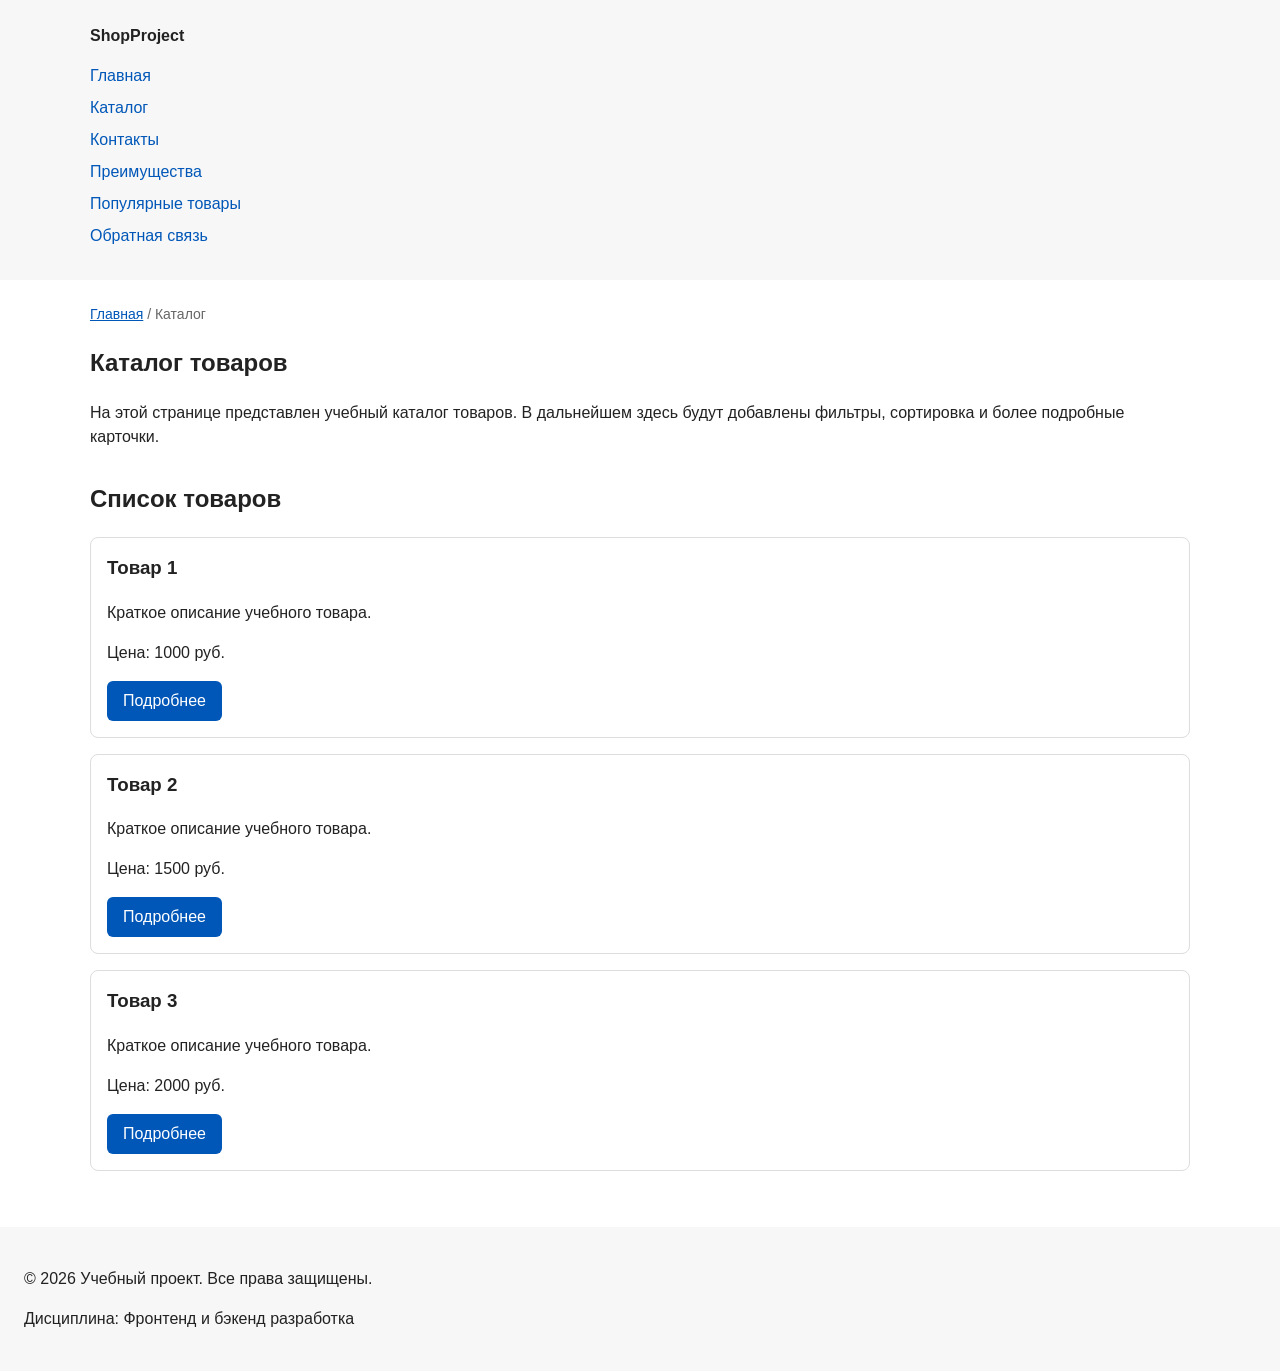
==== catalog.html @ 7206bb5d "Добавлены страницы и навигация" ====
<!DOCTYPE html>
<html lang="ru">
<head>
  <meta charset="UTF-8">
  <meta name="viewport" content="width=device-width, initial-scale=1.0">
  <meta name="description" content="Каталог товаров учебного интернет-магазина.">
  <title>Каталог товаров — Учебный интернет-магазин</title>
  <link rel="stylesheet" href="css/style.css">
</head>
<body>

  <header>
    <div class="site-header">
      <a class="site-logo" href="index.html">ShopProject</a>

      <nav class="site-nav" aria-label="Основная навигация">
        <ul class="site-nav__list">
          <li><a href="index.html">Главная</a></li>
          <li><a href="catalog.html">Каталог</a></li>
          <li><a href="contacts.html">Контакты</a></li>
          <li><a href="index.html#advantages">Преимущества</a></li>
          <li><a href="index.html#popular">Популярные товары</a></li>
          <li><a href="index.html#contacts">Обратная связь</a></li>
        </ul>
      </nav>
    </div>
  </header>

  <main>
    <nav class="breadcrumbs" aria-label="Хлебные крошки">
      <a href="index.html">Главная</a>
      <span>Каталог</span>
    </nav>

    <section class="section">
      <h1>Каталог товаров</h1>
      <p>
        На этой странице представлен учебный каталог товаров.
        В дальнейшем здесь будут добавлены фильтры, сортировка и более
        подробные карточки.
      </p>
    </section>

    <section class="section">
      <h2>Список товаров</h2>

      <article class="product-card">
        <h3>Товар 1</h3>
        <p>Краткое описание учебного товара.</p>
        <p>Цена: 1000 руб.</p>
        <a class="button" href="index.html#popular">Подробнее</a>
      </article>

      <article class="product-card">
        <h3>Товар 2</h3>
        <p>Краткое описание учебного товара.</p>
        <p>Цена: 1500 руб.</p>
        <a class="button" href="index.html#popular">Подробнее</a>
      </article>

      <article class="product-card">
        <h3>Товар 3</h3>
        <p>Краткое описание учебного товара.</p>
        <p>Цена: 2000 руб.</p>
        <a class="button" href="index.html#popular">Подробнее</a>
      </article>
    </section>
  </main>

  <footer>
    <p>&copy; 2026 Учебный проект. Все права защищены.</p>
    <p>Дисциплина: Фронтенд и бэкенд разработка</p>
  </footer>

</body>
</html>
---- css/style.css ----
/* ===============================
   1. Переменные проекта
   =============================== */

:root {
  /* Основные цвета проекта */
  --color-bg: #ffffff;
  --color-text: #222222;
  --color-muted: #666666;
  --color-primary: #0057b8;
  --color-primary-dark: #003f86;
  --color-border: #dddddd;
  --color-surface: #f7f7f7;
  --color-surface-accent: #eef5ff;
  --color-danger: #b00020;
  --color-success: #168a2f;
  --color-success-bg: #eefaf0;
  --color-white: #ffffff;

  /* Отступы */
  --space-xs: 4px;
  --space-sm: 8px;
  --space-md: 16px;
  --space-lg: 24px;
  --space-xl: 32px;

  /* Скругления */
  --radius-sm: 6px;
  --radius-md: 8px;
  --radius-lg: 12px;

  /* Размеры */
  --container-width: 1100px;
}

/* ===============================
   2. Базовые стили
   =============================== */

* {
  box-sizing: border-box;
}

html {
  scroll-behavior: smooth;
}

body {
  margin: 0;
  font-family: Arial, sans-serif;
  line-height: 1.5;
  color: var(--color-text);
  background-color: var(--color-bg);
}

header,
main,
footer {
  padding: var(--space-lg);
}

header,
footer {
  background-color: var(--color-surface);
}

/* ===============================
   3. Общие элементы интерфейса
   =============================== */

a {
  color: var(--color-primary);
}

a:hover {
  color: var(--color-primary-dark);
}

a:focus-visible {
  outline: 2px solid var(--color-primary);
  outline-offset: 3px;
}

:target {
  outline: 2px dashed var(--color-primary);
  outline-offset: 4px;
}

.button {
  display: inline-block;
  padding: var(--space-sm) var(--space-md);
  color: var(--color-white);
  background-color: var(--color-primary);
  text-decoration: none;
  border: none;
  border-radius: var(--radius-sm);
  cursor: pointer;
  font: inherit;
}

.button:hover {
  color: var(--color-white);
  background-color: var(--color-primary-dark);
}

.button:focus-visible {
  outline: 2px solid var(--color-primary);
  outline-offset: 3px;
}

.button:disabled {
  opacity: 0.6;
  cursor: not-allowed;
}

/* ===============================
   4. Компоненты страницы
   =============================== */

.site-header {
  max-width: var(--container-width);
  margin: 0 auto;
}

.site-logo {
  font-weight: bold;
  color: var(--color-text);
  text-decoration: none;
}

.site-nav__list {
  padding: 0;
  margin: var(--space-md) 0 0;
  list-style: none;
}

.site-nav__list li {
  margin-bottom: var(--space-sm);
}

.site-nav__list a {
  color: var(--color-primary);
  text-decoration: none;
}

.site-nav__list a:hover {
  color: var(--color-primary-dark);
  text-decoration: underline;
}

.breadcrumbs {
  max-width: var(--container-width);
  margin: 0 auto var(--space-md);
  font-size: 14px;
  color: var(--color-muted);
}

.breadcrumbs a {
  color: var(--color-primary);
}

.breadcrumbs span::before {
  content: " / ";
  color: var(--color-muted);
}

.hero {
  max-width: var(--container-width);
  margin: 0 auto var(--space-xl);
  padding: var(--space-xl) var(--space-lg);
  background-color: var(--color-surface-accent);
  border-radius: var(--radius-lg);
}

.section {
  max-width: var(--container-width);
  margin: 0 auto var(--space-xl);
}

.section h2 {
  margin-top: 0;
}

.product-card {
  margin-bottom: var(--space-md);
  padding: var(--space-md);
  border: 1px solid var(--color-border);
  border-radius: var(--radius-md);
  background-color: var(--color-bg);
}

.product-card:hover {
  border-color: var(--color-primary);
}

.product-card h3 {
  margin-top: 0;
}

.aside-info {
  max-width: var(--container-width);
  margin: 0 auto var(--space-xl);
  padding: var(--space-md);
  border-left: 4px solid var(--color-primary);
  background-color: var(--color-surface);
}

/* ===============================
   5. Форма и модальное окно
   =============================== */

.order-dialog {
  width: min(100% - 32px, 560px);
  padding: var(--space-lg);
  border: none;
  border-radius: var(--radius-lg);
}

.order-dialog::backdrop {
  background-color: rgba(0, 0, 0, 0.5);
}

.form-field {
  margin-bottom: var(--space-md);
}

.form-field label {
  display: block;
  margin-bottom: var(--space-xs);
}

.form-field input,
.form-field select,
.form-field textarea {
  width: 100%;
  padding: 10px 12px;
  border: 1px solid var(--color-border);
  border-radius: var(--radius-sm);
  font: inherit;
}

.form-field input[type="checkbox"] {
  width: auto;
}

.form-field small {
  display: block;
  margin-top: var(--space-xs);
  color: var(--color-muted);
}

.form-field input:hover,
.form-field select:hover,
.form-field textarea:hover {
  border-color: var(--color-primary);
}

.form-field input:focus-visible,
.form-field select:focus-visible,
.form-field textarea:focus-visible,
.form-actions button:focus-visible {
  outline: 2px solid var(--color-primary);
  outline-offset: 3px;
}

[aria-invalid="true"] {
  border-color: var(--color-danger);
}

.form-actions {
  display: flex;
  gap: var(--space-md);
  margin-top: var(--space-lg);
}

.success-message {
  max-width: var(--container-width);
  margin: var(--space-lg) auto;
  padding: var(--space-md);
  border-left: 4px solid var(--color-success);
  background-color: var(--color-success-bg);
}
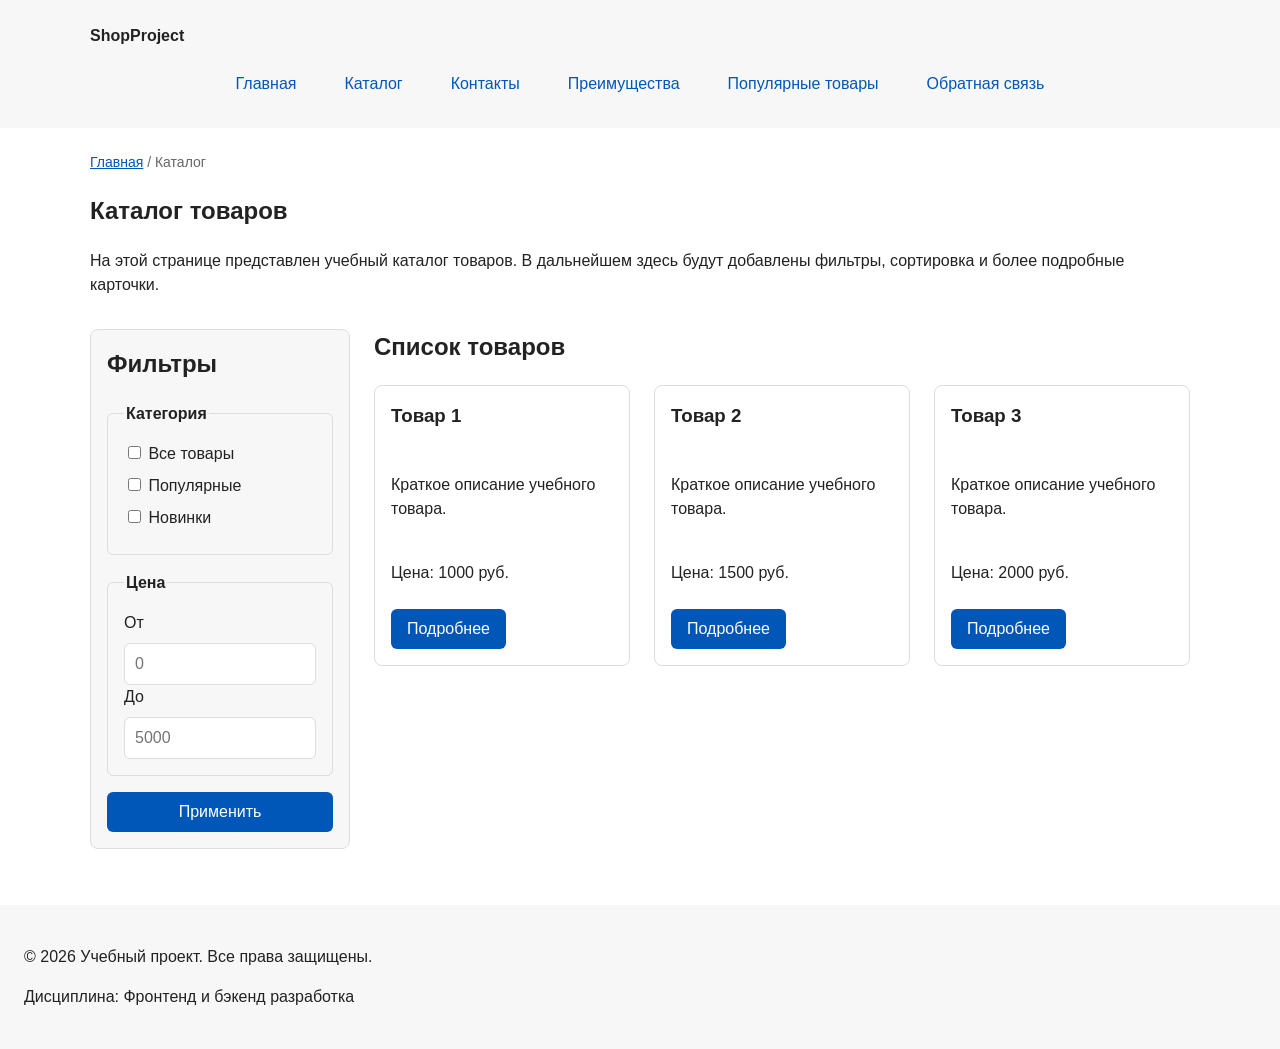
==== commit e962c7b8: "Добавлены Flexbox и Grid" ====
--- a/catalog.html
+++ b/catalog.html
@@ -41,29 +41,65 @@
       </p>
     </section>
 
-    <section class="section">
-      <h2>Список товаров</h2>
+    <section class="catalog-layout">
+      <aside class="catalog-filters">
+        <h2>Фильтры</h2>
 
-      <article class="product-card">
-        <h3>Товар 1</h3>
-        <p>Краткое описание учебного товара.</p>
-        <p>Цена: 1000 руб.</p>
-        <a class="button" href="index.html#popular">Подробнее</a>
-      </article>
+        <form class="filters-form" action="#" method="get">
+          <fieldset>
+            <legend>Категория</legend>
+            <label>
+              <input type="checkbox" name="category" value="all">
+              Все товары
+            </label>
+            <label>
+              <input type="checkbox" name="category" value="popular">
+              Популярные
+            </label>
+            <label>
+              <input type="checkbox" name="category" value="new">
+              Новинки
+            </label>
+          </fieldset>
 
-      <article class="product-card">
-        <h3>Товар 2</h3>
-        <p>Краткое описание учебного товара.</p>
-        <p>Цена: 1500 руб.</p>
-        <a class="button" href="index.html#popular">Подробнее</a>
-      </article>
+          <fieldset>
+            <legend>Цена</legend>
+            <label for="price-from">От</label>
+            <input id="price-from" name="price-from" type="number" min="0" placeholder="0">
+            <label for="price-to">До</label>
+            <input id="price-to" name="price-to" type="number" min="0" placeholder="5000">
+          </fieldset>
 
-      <article class="product-card">
-        <h3>Товар 3</h3>
-        <p>Краткое описание учебного товара.</p>
-        <p>Цена: 2000 руб.</p>
-        <a class="button" href="index.html#popular">Подробнее</a>
-      </article>
+          <button class="button" type="submit">Применить</button>
+        </form>
+      </aside>
+
+      <section class="catalog-products">
+        <h2>Список товаров</h2>
+
+        <div class="products-grid">
+          <article class="product-card">
+            <h3>Товар 1</h3>
+            <p>Краткое описание учебного товара.</p>
+            <p>Цена: 1000 руб.</p>
+            <a class="button" href="index.html#popular">Подробнее</a>
+          </article>
+
+          <article class="product-card">
+            <h3>Товар 2</h3>
+            <p>Краткое описание учебного товара.</p>
+            <p>Цена: 1500 руб.</p>
+            <a class="button" href="index.html#popular">Подробнее</a>
+          </article>
+
+          <article class="product-card">
+            <h3>Товар 3</h3>
+            <p>Краткое описание учебного товара.</p>
+            <p>Цена: 2000 руб.</p>
+            <a class="button" href="index.html#popular">Подробнее</a>
+          </article>
+        </div>
+      </section>
     </section>
   </main>
 
--- a/css/style.css
+++ b/css/style.css
@@ -129,23 +129,27 @@
 }
 
 .site-nav__list {
+  display: flex;
+  flex-wrap: wrap;
+  justify-content: center;
+  align-items: center;
+  gap: var(--space-md);
   padding: 0;
   margin: var(--space-md) 0 0;
   list-style: none;
 }
 
-.site-nav__list li {
-  margin-bottom: var(--space-sm);
-}
-
 .site-nav__list a {
+  display: inline-block;
+  padding: var(--space-sm) var(--space-md);
   color: var(--color-primary);
   text-decoration: none;
+  border-radius: var(--radius-sm);
 }
 
 .site-nav__list a:hover {
-  color: var(--color-primary-dark);
-  text-decoration: underline;
+  color: var(--color-white);
+  background-color: var(--color-primary);
 }
 
 .breadcrumbs {
@@ -181,8 +185,17 @@
   margin-top: 0;
 }
 
+.products-grid {
+  display: grid;
+  grid-template-columns: repeat(3, 1fr);
+  gap: var(--space-lg);
+}
+
 .product-card {
-  margin-bottom: var(--space-md);
+  display: flex;
+  flex-direction: column;
+  gap: var(--space-sm);
+  margin-bottom: 0;
   padding: var(--space-md);
   border: 1px solid var(--color-border);
   border-radius: var(--radius-md);
@@ -195,6 +208,66 @@
 
 .product-card h3 {
   margin-top: 0;
+}
+
+.product-card .button {
+  margin-top: auto;
+  align-self: flex-start;
+}
+
+.catalog-layout {
+  max-width: var(--container-width);
+  margin: 0 auto var(--space-xl);
+  display: grid;
+  grid-template-columns: 260px 1fr;
+  grid-template-areas: "filters products";
+  gap: var(--space-lg);
+}
+
+.catalog-filters {
+  grid-area: filters;
+  padding: var(--space-md);
+  border: 1px solid var(--color-border);
+  border-radius: var(--radius-md);
+  background-color: var(--color-surface);
+}
+
+.catalog-products {
+  grid-area: products;
+}
+
+.catalog-filters h2,
+.catalog-products h2 {
+  margin-top: 0;
+}
+
+.filters-form {
+  display: grid;
+  gap: var(--space-md);
+}
+
+.filters-form fieldset {
+  margin: 0;
+  padding: var(--space-md);
+  border: 1px solid var(--color-border);
+  border-radius: var(--radius-sm);
+}
+
+.filters-form legend {
+  font-weight: 700;
+}
+
+.filters-form label {
+  display: block;
+  margin-bottom: var(--space-sm);
+}
+
+.filters-form input[type="number"] {
+  width: 100%;
+  padding: 8px 10px;
+  border: 1px solid var(--color-border);
+  border-radius: var(--radius-sm);
+  font: inherit;
 }
 
 .aside-info {
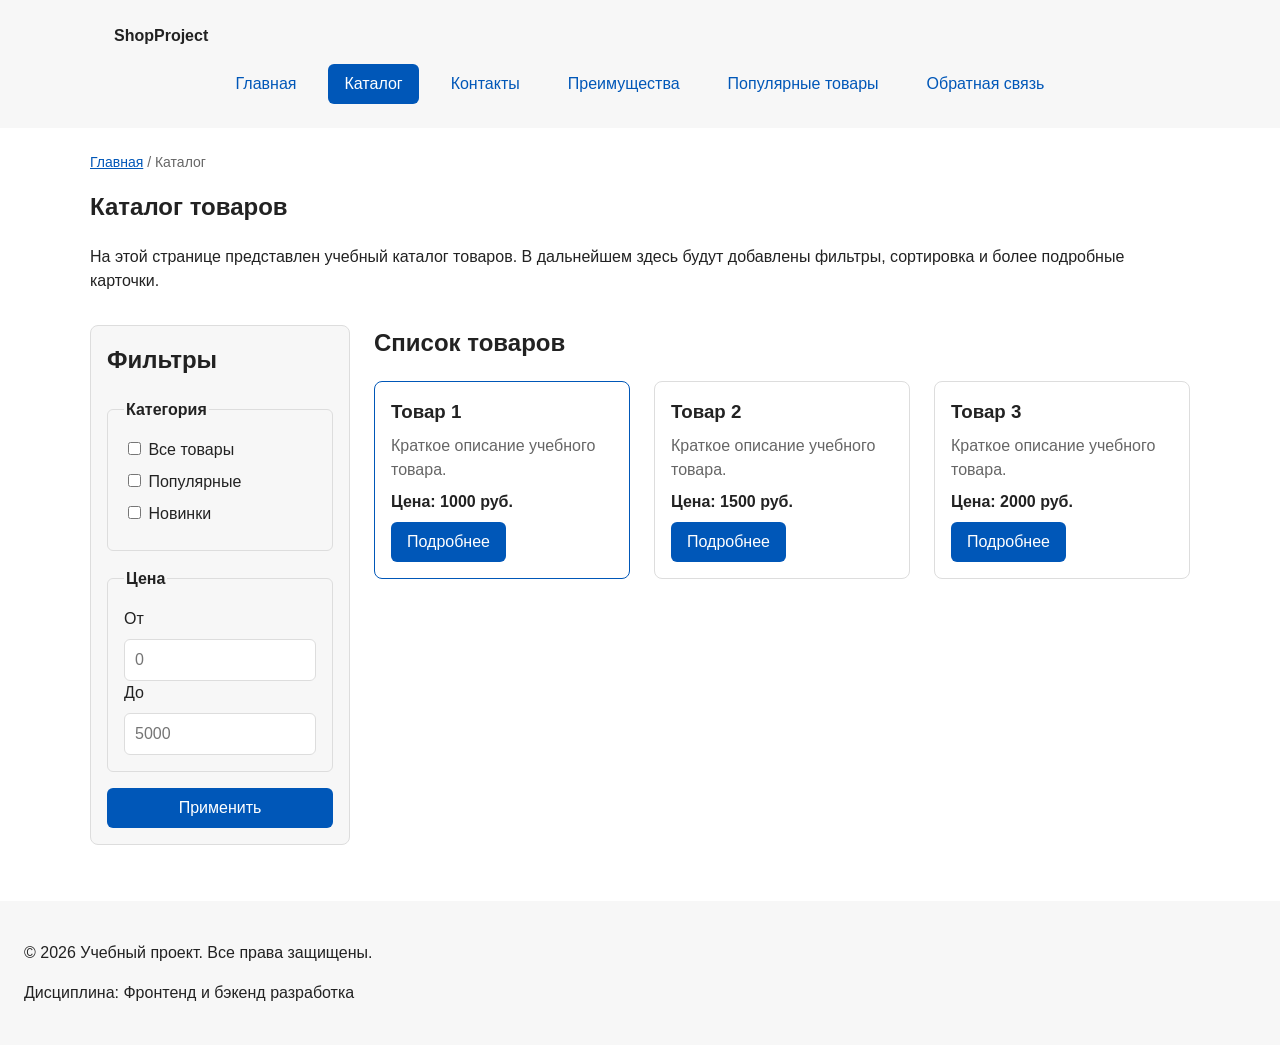
==== commit fade143a: "Классы приведены к БЭМ" ====
--- a/catalog.html
+++ b/catalog.html
@@ -9,18 +9,30 @@
 </head>
 <body>
 
-  <header>
-    <div class="site-header">
-      <a class="site-logo" href="index.html">ShopProject</a>
+  <header class="site-header">
+    <div class="site-header__inner">
+      <a class="site-header__logo" href="index.html">ShopProject</a>
 
       <nav class="site-nav" aria-label="Основная навигация">
         <ul class="site-nav__list">
-          <li><a href="index.html">Главная</a></li>
-          <li><a href="catalog.html">Каталог</a></li>
-          <li><a href="contacts.html">Контакты</a></li>
-          <li><a href="index.html#advantages">Преимущества</a></li>
-          <li><a href="index.html#popular">Популярные товары</a></li>
-          <li><a href="index.html#contacts">Обратная связь</a></li>
+          <li class="site-nav__item">
+            <a class="site-nav__link" href="index.html">Главная</a>
+          </li>
+          <li class="site-nav__item">
+            <a class="site-nav__link site-nav__link--active" href="catalog.html" aria-current="page">Каталог</a>
+          </li>
+          <li class="site-nav__item">
+            <a class="site-nav__link" href="contacts.html">Контакты</a>
+          </li>
+          <li class="site-nav__item">
+            <a class="site-nav__link" href="index.html#advantages">Преимущества</a>
+          </li>
+          <li class="site-nav__item">
+            <a class="site-nav__link" href="index.html#popular">Популярные товары</a>
+          </li>
+          <li class="site-nav__item">
+            <a class="site-nav__link" href="index.html#contacts">Обратная связь</a>
+          </li>
         </ul>
       </nav>
     </div>
@@ -28,12 +40,12 @@
 
   <main>
     <nav class="breadcrumbs" aria-label="Хлебные крошки">
-      <a href="index.html">Главная</a>
-      <span>Каталог</span>
+      <a class="breadcrumbs__link" href="index.html">Главная</a>
+      <span class="breadcrumbs__current">Каталог</span>
     </nav>
 
     <section class="section">
-      <h1>Каталог товаров</h1>
+      <h1 class="section__title">Каталог товаров</h1>
       <p>
         На этой странице представлен учебный каталог товаров.
         В дальнейшем здесь будут добавлены фильтры, сортировка и более
@@ -43,69 +55,69 @@
 
     <section class="catalog-layout">
       <aside class="catalog-filters">
-        <h2>Фильтры</h2>
+        <h2 class="catalog-filters__title">Фильтры</h2>
 
-        <form class="filters-form" action="#" method="get">
-          <fieldset>
-            <legend>Категория</legend>
-            <label>
-              <input type="checkbox" name="category" value="all">
+        <form class="catalog-filters__form" action="#" method="get">
+          <fieldset class="catalog-filters__group">
+            <legend class="catalog-filters__legend">Категория</legend>
+            <label class="catalog-filters__option">
+              <input class="catalog-filters__checkbox" type="checkbox" name="category" value="all">
               Все товары
             </label>
-            <label>
-              <input type="checkbox" name="category" value="popular">
+            <label class="catalog-filters__option">
+              <input class="catalog-filters__checkbox" type="checkbox" name="category" value="popular">
               Популярные
             </label>
-            <label>
-              <input type="checkbox" name="category" value="new">
+            <label class="catalog-filters__option">
+              <input class="catalog-filters__checkbox" type="checkbox" name="category" value="new">
               Новинки
             </label>
           </fieldset>
 
-          <fieldset>
-            <legend>Цена</legend>
-            <label for="price-from">От</label>
-            <input id="price-from" name="price-from" type="number" min="0" placeholder="0">
-            <label for="price-to">До</label>
-            <input id="price-to" name="price-to" type="number" min="0" placeholder="5000">
+          <fieldset class="catalog-filters__group">
+            <legend class="catalog-filters__legend">Цена</legend>
+            <label class="catalog-filters__label" for="price-from">От</label>
+            <input class="catalog-filters__input" id="price-from" name="price-from" type="number" min="0" placeholder="0">
+            <label class="catalog-filters__label" for="price-to">До</label>
+            <input class="catalog-filters__input" id="price-to" name="price-to" type="number" min="0" placeholder="5000">
           </fieldset>
 
-          <button class="button" type="submit">Применить</button>
+          <button class="button button--primary" type="submit">Применить</button>
         </form>
       </aside>
 
-      <section class="catalog-products">
-        <h2>Список товаров</h2>
+      <section class="catalog-layout__products">
+        <h2 class="catalog-layout__title">Список товаров</h2>
 
         <div class="products-grid">
-          <article class="product-card">
-            <h3>Товар 1</h3>
-            <p>Краткое описание учебного товара.</p>
-            <p>Цена: 1000 руб.</p>
-            <a class="button" href="index.html#popular">Подробнее</a>
+          <article class="product-card product-card--featured">
+            <h3 class="product-card__title">Товар 1</h3>
+            <p class="product-card__description">Краткое описание учебного товара.</p>
+            <p class="product-card__price">Цена: 1000 руб.</p>
+            <a class="button button--primary product-card__button" href="index.html#popular">Подробнее</a>
           </article>
 
           <article class="product-card">
-            <h3>Товар 2</h3>
-            <p>Краткое описание учебного товара.</p>
-            <p>Цена: 1500 руб.</p>
-            <a class="button" href="index.html#popular">Подробнее</a>
+            <h3 class="product-card__title">Товар 2</h3>
+            <p class="product-card__description">Краткое описание учебного товара.</p>
+            <p class="product-card__price">Цена: 1500 руб.</p>
+            <a class="button button--primary product-card__button" href="index.html#popular">Подробнее</a>
           </article>
 
           <article class="product-card">
-            <h3>Товар 3</h3>
-            <p>Краткое описание учебного товара.</p>
-            <p>Цена: 2000 руб.</p>
-            <a class="button" href="index.html#popular">Подробнее</a>
+            <h3 class="product-card__title">Товар 3</h3>
+            <p class="product-card__description">Краткое описание учебного товара.</p>
+            <p class="product-card__price">Цена: 2000 руб.</p>
+            <a class="button button--primary product-card__button" href="index.html#popular">Подробнее</a>
           </article>
         </div>
       </section>
     </section>
   </main>
 
-  <footer>
-    <p>&copy; 2026 Учебный проект. Все права защищены.</p>
-    <p>Дисциплина: Фронтенд и бэкенд разработка</p>
+  <footer class="site-footer">
+    <p class="site-footer__text">&copy; 2026 Учебный проект. Все права защищены.</p>
+    <p class="site-footer__text">Дисциплина: Фронтенд и бэкенд разработка</p>
   </footer>
 
 </body>
--- a/css/style.css
+++ b/css/style.css
@@ -53,15 +53,8 @@
   background-color: var(--color-bg);
 }
 
-header,
-main,
-footer {
+main {
   padding: var(--space-lg);
-}
-
-header,
-footer {
-  background-color: var(--color-surface);
 }
 
 /* ===============================
@@ -89,8 +82,6 @@
 .button {
   display: inline-block;
   padding: var(--space-sm) var(--space-md);
-  color: var(--color-white);
-  background-color: var(--color-primary);
   text-decoration: none;
   border: none;
   border-radius: var(--radius-sm);
@@ -98,9 +89,25 @@
   font: inherit;
 }
 
-.button:hover {
+.button--primary {
+  color: var(--color-white);
+  background-color: var(--color-primary);
+}
+
+.button--primary:hover {
   color: var(--color-white);
   background-color: var(--color-primary-dark);
+}
+
+.button--secondary {
+  color: var(--color-primary);
+  background-color: transparent;
+  border: 1px solid var(--color-primary);
+}
+
+.button--secondary:hover {
+  color: var(--color-white);
+  background-color: var(--color-primary);
 }
 
 .button:focus-visible {
@@ -108,7 +115,8 @@
   outline-offset: 3px;
 }
 
-.button:disabled {
+.button:disabled,
+.button--disabled {
   opacity: 0.6;
   cursor: not-allowed;
 }
@@ -118,12 +126,17 @@
    =============================== */
 
 .site-header {
+  background-color: var(--color-surface);
+}
+
+.site-header__inner {
   max-width: var(--container-width);
   margin: 0 auto;
-}
-
-.site-logo {
-  font-weight: bold;
+  padding: var(--space-lg);
+}
+
+.site-header__logo {
+  font-weight: 700;
   color: var(--color-text);
   text-decoration: none;
 }
@@ -139,7 +152,7 @@
   list-style: none;
 }
 
-.site-nav__list a {
+.site-nav__link {
   display: inline-block;
   padding: var(--space-sm) var(--space-md);
   color: var(--color-primary);
@@ -147,7 +160,17 @@
   border-radius: var(--radius-sm);
 }
 
-.site-nav__list a:hover {
+.site-nav__link:hover {
+  color: var(--color-white);
+  background-color: var(--color-primary);
+}
+
+.site-nav__link:focus-visible {
+  outline: 2px solid var(--color-primary);
+  outline-offset: 3px;
+}
+
+.site-nav__link--active {
   color: var(--color-white);
   background-color: var(--color-primary);
 }
@@ -159,11 +182,11 @@
   color: var(--color-muted);
 }
 
-.breadcrumbs a {
+.breadcrumbs__link {
   color: var(--color-primary);
 }
 
-.breadcrumbs span::before {
+.breadcrumbs__current::before {
   content: " / ";
   color: var(--color-muted);
 }
@@ -181,7 +204,7 @@
   margin: 0 auto var(--space-xl);
 }
 
-.section h2 {
+.section__title {
   margin-top: 0;
 }
 
@@ -206,11 +229,34 @@
   border-color: var(--color-primary);
 }
 
-.product-card h3 {
-  margin-top: 0;
-}
-
-.product-card .button {
+.product-card--featured {
+  border-color: var(--color-primary);
+}
+
+.product-card--discount {
+  border-color: var(--color-danger);
+}
+
+.product-card__title {
+  margin: 0;
+  color: var(--color-text);
+}
+
+.product-card__description {
+  margin: 0;
+  color: var(--color-muted);
+}
+
+.product-card__price {
+  margin: 0;
+  font-weight: 700;
+}
+
+.product-card--discount .product-card__price {
+  color: var(--color-danger);
+}
+
+.product-card__button {
   margin-top: auto;
   align-self: flex-start;
 }
@@ -232,37 +278,38 @@
   background-color: var(--color-surface);
 }
 
-.catalog-products {
+.catalog-layout__products {
   grid-area: products;
 }
 
-.catalog-filters h2,
-.catalog-products h2 {
+.catalog-filters__title,
+.catalog-layout__title {
   margin-top: 0;
 }
 
-.filters-form {
+.catalog-filters__form {
   display: grid;
   gap: var(--space-md);
 }
 
-.filters-form fieldset {
+.catalog-filters__group {
   margin: 0;
   padding: var(--space-md);
   border: 1px solid var(--color-border);
   border-radius: var(--radius-sm);
 }
 
-.filters-form legend {
+.catalog-filters__legend {
   font-weight: 700;
 }
 
-.filters-form label {
+.catalog-filters__option,
+.catalog-filters__label {
   display: block;
   margin-bottom: var(--space-sm);
 }
 
-.filters-form input[type="number"] {
+.catalog-filters__input {
   width: 100%;
   padding: 8px 10px;
   border: 1px solid var(--color-border);
@@ -278,6 +325,11 @@
   background-color: var(--color-surface);
 }
 
+.site-footer {
+  padding: var(--space-lg);
+  background-color: var(--color-surface);
+}
+
 /* ===============================
    5. Форма и модальное окно
    =============================== */
@@ -293,18 +345,22 @@
   background-color: rgba(0, 0, 0, 0.5);
 }
 
-.form-field {
+.order-dialog__title {
+  margin-top: 0;
+}
+
+.order-form__field {
   margin-bottom: var(--space-md);
 }
 
-.form-field label {
+.order-form__label {
   display: block;
   margin-bottom: var(--space-xs);
 }
 
-.form-field input,
-.form-field select,
-.form-field textarea {
+.order-form__input,
+.order-form__select,
+.order-form__textarea {
   width: 100%;
   padding: 10px 12px;
   border: 1px solid var(--color-border);
@@ -312,26 +368,25 @@
   font: inherit;
 }
 
-.form-field input[type="checkbox"] {
+.order-form__checkbox {
   width: auto;
 }
 
-.form-field small {
+.order-form__hint {
   display: block;
   margin-top: var(--space-xs);
   color: var(--color-muted);
 }
 
-.form-field input:hover,
-.form-field select:hover,
-.form-field textarea:hover {
+.order-form__input:hover,
+.order-form__select:hover,
+.order-form__textarea:hover {
   border-color: var(--color-primary);
 }
 
-.form-field input:focus-visible,
-.form-field select:focus-visible,
-.form-field textarea:focus-visible,
-.form-actions button:focus-visible {
+.order-form__input:focus-visible,
+.order-form__select:focus-visible,
+.order-form__textarea:focus-visible {
   outline: 2px solid var(--color-primary);
   outline-offset: 3px;
 }
@@ -340,7 +395,7 @@
   border-color: var(--color-danger);
 }
 
-.form-actions {
+.order-form__actions {
   display: flex;
   gap: var(--space-md);
   margin-top: var(--space-lg);
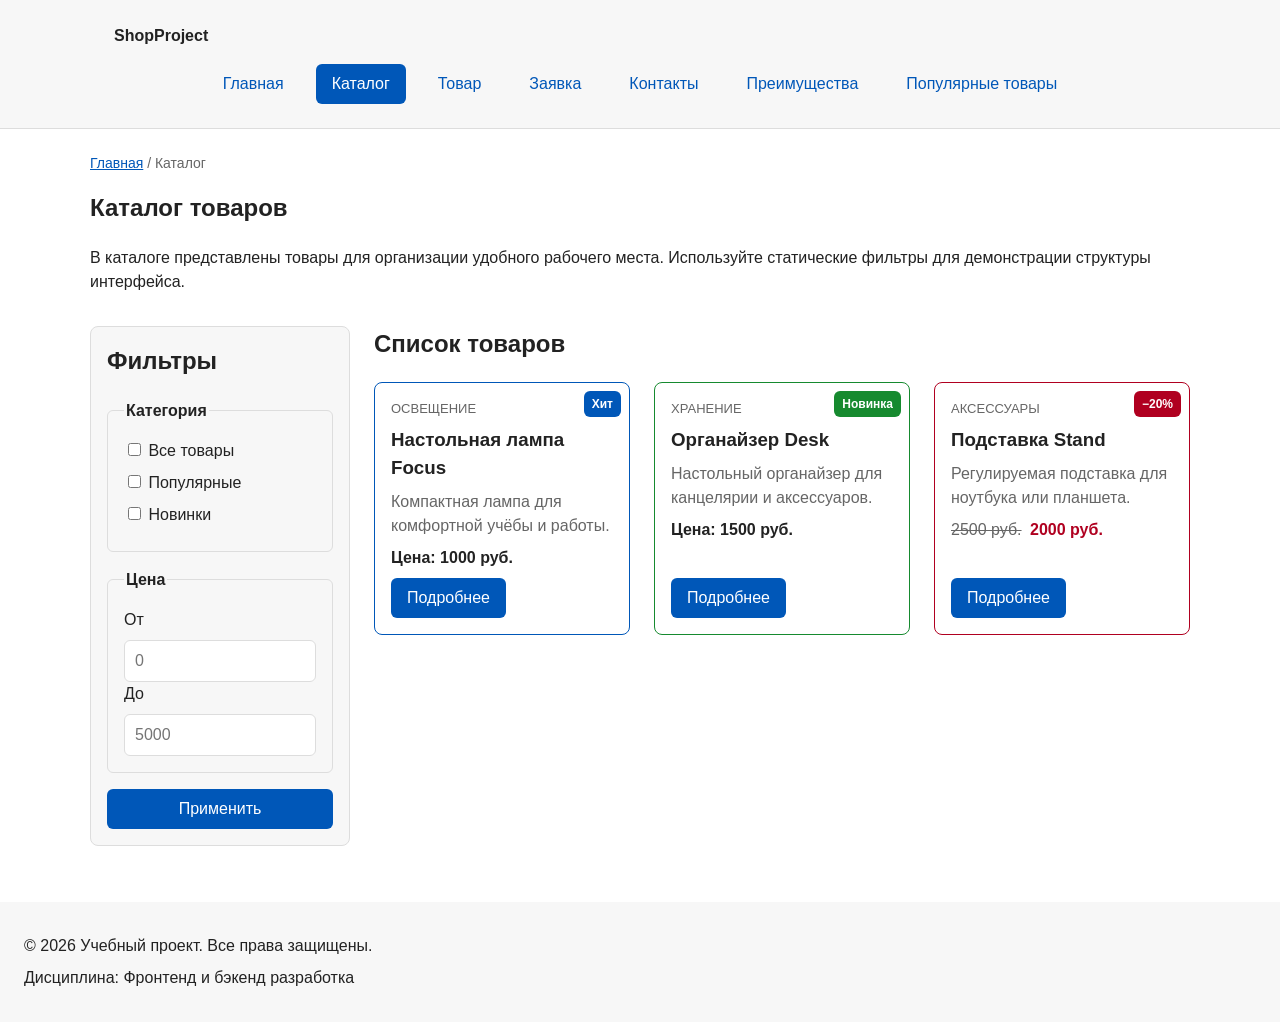
==== commit 78d22438: "Контрольная работа завершена" ====
--- a/catalog.html
+++ b/catalog.html
@@ -22,6 +22,12 @@
             <a class="site-nav__link site-nav__link--active" href="catalog.html" aria-current="page">Каталог</a>
           </li>
           <li class="site-nav__item">
+            <a class="site-nav__link" href="product.html">Товар</a>
+          </li>
+          <li class="site-nav__item">
+            <a class="site-nav__link" href="order.html">Заявка</a>
+          </li>
+          <li class="site-nav__item">
             <a class="site-nav__link" href="contacts.html">Контакты</a>
           </li>
           <li class="site-nav__item">
@@ -29,9 +35,6 @@
           </li>
           <li class="site-nav__item">
             <a class="site-nav__link" href="index.html#popular">Популярные товары</a>
-          </li>
-          <li class="site-nav__item">
-            <a class="site-nav__link" href="index.html#contacts">Обратная связь</a>
           </li>
         </ul>
       </nav>
@@ -47,9 +50,8 @@
     <section class="section">
       <h1 class="section__title">Каталог товаров</h1>
       <p>
-        На этой странице представлен учебный каталог товаров.
-        В дальнейшем здесь будут добавлены фильтры, сортировка и более
-        подробные карточки.
+        В каталоге представлены товары для организации удобного рабочего места.
+        Используйте статические фильтры для демонстрации структуры интерфейса.
       </p>
     </section>
 
@@ -91,24 +93,30 @@
 
         <div class="products-grid">
           <article class="product-card product-card--featured">
-            <h3 class="product-card__title">Товар 1</h3>
-            <p class="product-card__description">Краткое описание учебного товара.</p>
+            <span class="product-card__badge">Хит</span>
+            <p class="product-card__category">Освещение</p>
+            <h3 class="product-card__title">Настольная лампа Focus</h3>
+            <p class="product-card__description">Компактная лампа для комфортной учёбы и работы.</p>
             <p class="product-card__price">Цена: 1000 руб.</p>
-            <a class="button button--primary product-card__button" href="index.html#popular">Подробнее</a>
+            <a class="button button--primary product-card__button" href="product.html">Подробнее</a>
           </article>
 
-          <article class="product-card">
-            <h3 class="product-card__title">Товар 2</h3>
-            <p class="product-card__description">Краткое описание учебного товара.</p>
+          <article class="product-card product-card--new">
+            <span class="product-card__badge product-card__badge--new">Новинка</span>
+            <p class="product-card__category">Хранение</p>
+            <h3 class="product-card__title">Органайзер Desk</h3>
+            <p class="product-card__description">Настольный органайзер для канцелярии и аксессуаров.</p>
             <p class="product-card__price">Цена: 1500 руб.</p>
-            <a class="button button--primary product-card__button" href="index.html#popular">Подробнее</a>
+            <a class="button button--primary product-card__button" href="product.html#comparison">Подробнее</a>
           </article>
 
-          <article class="product-card">
-            <h3 class="product-card__title">Товар 3</h3>
-            <p class="product-card__description">Краткое описание учебного товара.</p>
-            <p class="product-card__price">Цена: 2000 руб.</p>
-            <a class="button button--primary product-card__button" href="index.html#popular">Подробнее</a>
+          <article class="product-card product-card--discount">
+            <span class="product-card__badge product-card__badge--discount">−20%</span>
+            <p class="product-card__category">Аксессуары</p>
+            <h3 class="product-card__title">Подставка Stand</h3>
+            <p class="product-card__description">Регулируемая подставка для ноутбука или планшета.</p>
+            <p class="product-card__price"><span class="product-card__old-price">2500 руб.</span> 2000 руб.</p>
+            <a class="button button--primary product-card__button" href="product.html#comparison">Подробнее</a>
           </article>
         </div>
       </section>
--- a/css/style.css
+++ b/css/style.css
@@ -77,6 +77,7 @@
 :target {
   outline: 2px dashed var(--color-primary);
   outline-offset: 4px;
+  scroll-margin-top: 150px;
 }
 
 .button {
@@ -126,7 +127,11 @@
    =============================== */
 
 .site-header {
+  position: sticky;
+  top: 0;
+  z-index: 100;
   background-color: var(--color-surface);
+  border-bottom: 1px solid var(--color-border);
 }
 
 .site-header__inner {
@@ -215,6 +220,7 @@
 }
 
 .product-card {
+  position: relative;
   display: flex;
   flex-direction: column;
   gap: var(--space-sm);
@@ -233,10 +239,43 @@
   border-color: var(--color-primary);
 }
 
+.product-card--new {
+  border-color: var(--color-success);
+}
+
 .product-card--discount {
   border-color: var(--color-danger);
 }
 
+.product-card__badge {
+  position: absolute;
+  top: var(--space-sm);
+  right: var(--space-sm);
+  z-index: 1;
+  padding: var(--space-xs) var(--space-sm);
+  color: var(--color-white);
+  background-color: var(--color-primary);
+  border-radius: var(--radius-sm);
+  font-size: 12px;
+  font-weight: 700;
+}
+
+.product-card__badge--new {
+  background-color: var(--color-success);
+}
+
+.product-card__badge--discount {
+  background-color: var(--color-danger);
+}
+
+.product-card__category {
+  margin: 0;
+  padding-right: 72px;
+  color: var(--color-muted);
+  font-size: 13px;
+  text-transform: uppercase;
+}
+
 .product-card__title {
   margin: 0;
   color: var(--color-text);
@@ -250,6 +289,13 @@
 .product-card__price {
   margin: 0;
   font-weight: 700;
+}
+
+.product-card__old-price {
+  margin-right: var(--space-xs);
+  color: var(--color-muted);
+  font-weight: 400;
+  text-decoration: line-through;
 }
 
 .product-card--discount .product-card__price {
@@ -317,6 +363,139 @@
   font: inherit;
 }
 
+.catalog-filters__input:hover {
+  border-color: var(--color-primary);
+}
+
+.catalog-filters__input:focus-visible,
+.catalog-filters__checkbox:focus-visible {
+  outline: 2px solid var(--color-primary);
+  outline-offset: 3px;
+}
+
+.product-detail {
+  max-width: var(--container-width);
+  margin: 0 auto var(--space-xl);
+  display: grid;
+  grid-template-columns: minmax(0, 1fr) minmax(0, 1fr);
+  gap: var(--space-xl);
+  align-items: start;
+}
+
+.product-detail__media {
+  margin: 0;
+}
+
+.product-detail__image {
+  display: block;
+  width: 100%;
+  height: auto;
+  border: 1px solid var(--color-border);
+  border-radius: var(--radius-lg);
+  background-color: var(--color-surface-accent);
+}
+
+.product-detail__caption {
+  margin-top: var(--space-xs);
+  color: var(--color-muted);
+  font-size: 14px;
+}
+
+.product-detail__content {
+  display: flex;
+  flex-direction: column;
+  gap: var(--space-md);
+}
+
+.product-detail__category,
+.product-detail__title,
+.product-detail__description,
+.product-detail__price {
+  margin: 0;
+}
+
+.product-detail__category {
+  color: var(--color-primary);
+  font-weight: 700;
+  text-transform: uppercase;
+}
+
+.product-detail__features {
+  margin: 0;
+  padding-left: var(--space-lg);
+}
+
+.product-detail__price {
+  color: var(--color-primary-dark);
+  font-size: 28px;
+  font-weight: 700;
+}
+
+.product-detail__actions {
+  display: flex;
+  flex-wrap: wrap;
+  gap: var(--space-md);
+}
+
+.table-wrapper {
+  overflow-x: auto;
+}
+
+.spec-table {
+  width: 100%;
+  border-collapse: collapse;
+  background-color: var(--color-bg);
+}
+
+.spec-table__caption {
+  margin-bottom: var(--space-sm);
+  font-weight: 700;
+  text-align: left;
+}
+
+.spec-table th,
+.spec-table td {
+  padding: var(--space-md);
+  border: 1px solid var(--color-border);
+  text-align: left;
+}
+
+.spec-table__head {
+  color: var(--color-white);
+  background-color: var(--color-primary);
+}
+
+.spec-table__body tr:nth-child(even) {
+  background-color: var(--color-surface);
+}
+
+.order-page {
+  max-width: 760px;
+  margin: 0 auto var(--space-xl);
+}
+
+.order-page__title {
+  margin-top: 0;
+}
+
+.order-page__intro {
+  color: var(--color-muted);
+}
+
+.order-page__form {
+  padding: var(--space-lg);
+  border: 1px solid var(--color-border);
+  border-radius: var(--radius-lg);
+  background-color: var(--color-surface);
+}
+
+.order-page__note {
+  margin-top: var(--space-lg);
+  padding: var(--space-md);
+  border-left: 4px solid var(--color-primary);
+  background-color: var(--color-surface-accent);
+}
+
 .aside-info {
   max-width: var(--container-width);
   margin: 0 auto var(--space-xl);
@@ -325,9 +504,21 @@
   background-color: var(--color-surface);
 }
 
+.aside-info__title {
+  margin-top: 0;
+}
+
+.aside-info__text {
+  margin-bottom: 0;
+}
+
 .site-footer {
   padding: var(--space-lg);
   background-color: var(--color-surface);
+}
+
+.site-footer__text {
+  margin: var(--space-sm) 0;
 }
 
 /* ===============================
@@ -386,7 +577,8 @@
 
 .order-form__input:focus-visible,
 .order-form__select:focus-visible,
-.order-form__textarea:focus-visible {
+.order-form__textarea:focus-visible,
+.order-form__checkbox:focus-visible {
   outline: 2px solid var(--color-primary);
   outline-offset: 3px;
 }
@@ -408,3 +600,71 @@
   border-left: 4px solid var(--color-success);
   background-color: var(--color-success-bg);
 }
+
+/* ===============================
+   6. Адаптивность
+   =============================== */
+
+@media (max-width: 820px) {
+  .site-header {
+    position: static;
+  }
+
+  .site-header__inner {
+    padding: var(--space-md);
+  }
+
+  .site-nav__list {
+    justify-content: flex-start;
+    gap: var(--space-xs);
+  }
+
+  .site-nav__link {
+    padding: var(--space-xs) var(--space-sm);
+  }
+
+  .products-grid,
+  .product-detail {
+    grid-template-columns: 1fr;
+  }
+
+  .catalog-layout {
+    grid-template-columns: 1fr;
+    grid-template-areas:
+      "filters"
+      "products";
+  }
+
+  .product-detail__image {
+    max-width: 560px;
+  }
+}
+
+@media (max-width: 520px) {
+  main {
+    padding: var(--space-md);
+  }
+
+  .hero {
+    padding: var(--space-lg) var(--space-md);
+  }
+
+  .product-detail__actions,
+  .order-form__actions {
+    flex-direction: column;
+  }
+
+  .product-detail__actions .button,
+  .order-form__actions .button {
+    width: 100%;
+    text-align: center;
+  }
+
+  .order-page__form {
+    padding: var(--space-md);
+  }
+
+  .site-footer {
+    padding: var(--space-md);
+  }
+}
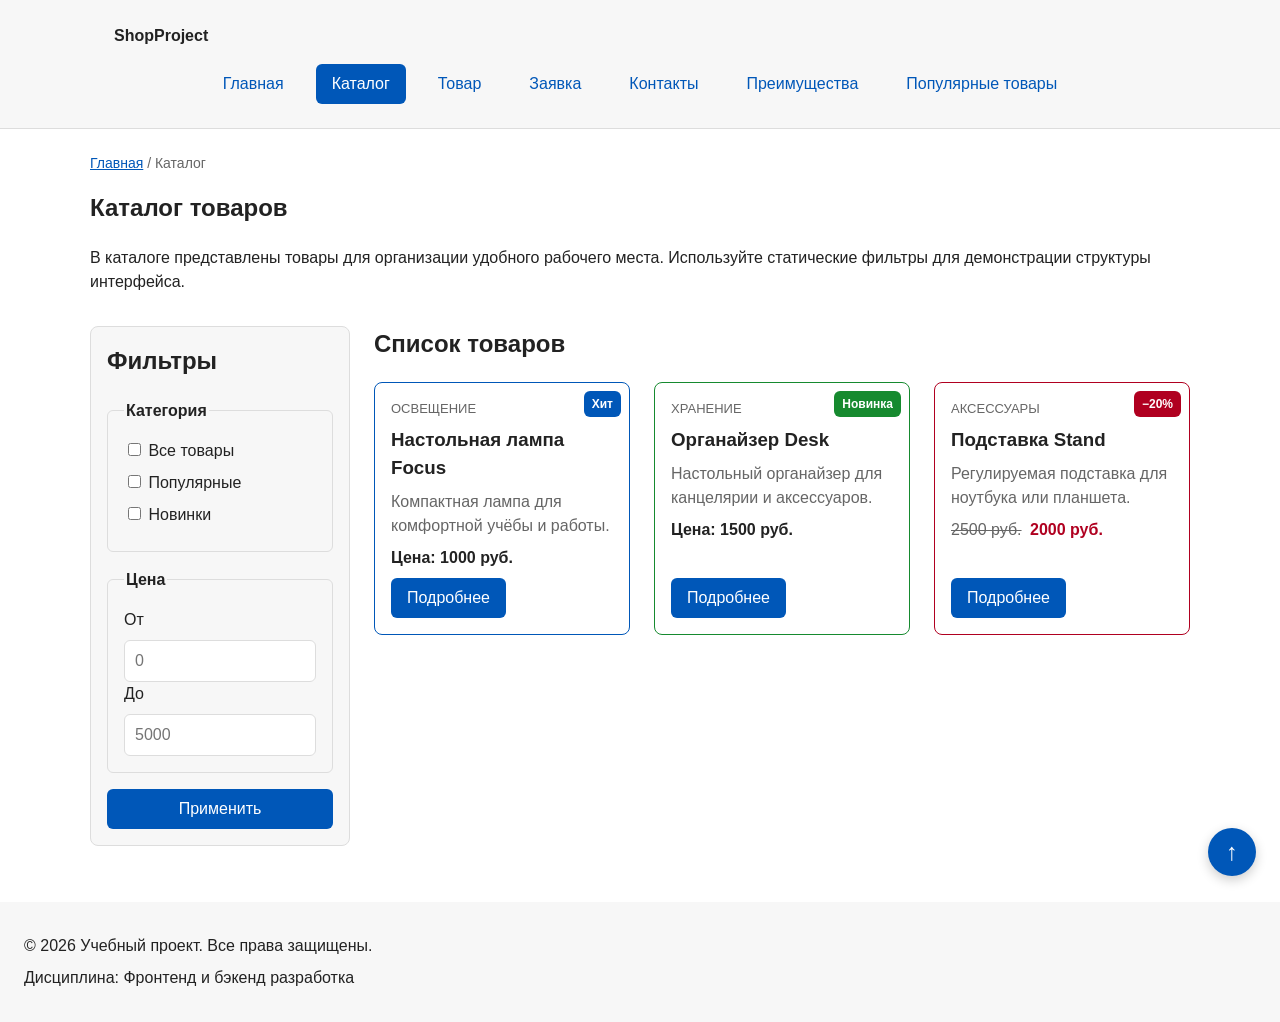
==== commit 59bd7524: "Добавлены пункты 11–14" ====
--- a/catalog.html
+++ b/catalog.html
@@ -7,7 +7,7 @@
   <title>Каталог товаров — Учебный интернет-магазин</title>
   <link rel="stylesheet" href="css/style.css">
 </head>
-<body>
+<body id="top">
 
   <header class="site-header">
     <div class="site-header__inner">
@@ -128,5 +128,7 @@
     <p class="site-footer__text">Дисциплина: Фронтенд и бэкенд разработка</p>
   </footer>
 
+  <a class="back-to-top" href="#top" aria-label="Вернуться в начало страницы">↑</a>
+
 </body>
 </html>
--- a/css/style.css
+++ b/css/style.css
@@ -80,6 +80,10 @@
   scroll-margin-top: 150px;
 }
 
+body:target {
+  outline: none;
+}
+
 .button {
   display: inline-block;
   padding: var(--space-sm) var(--space-md);
@@ -202,6 +206,14 @@
   padding: var(--space-xl) var(--space-lg);
   background-color: var(--color-surface-accent);
   border-radius: var(--radius-lg);
+}
+
+.hero__title {
+  margin-top: 0;
+}
+
+.hero__text {
+  max-width: 900px;
 }
 
 .section {
@@ -521,6 +533,31 @@
   margin: var(--space-sm) 0;
 }
 
+.back-to-top {
+  position: fixed;
+  right: var(--space-lg);
+  bottom: var(--space-lg);
+  z-index: 90;
+  display: flex;
+  width: 48px;
+  height: 48px;
+  align-items: center;
+  justify-content: center;
+  color: var(--color-white);
+  background-color: var(--color-primary);
+  border-radius: 50%;
+  box-shadow: 0 4px 12px rgba(0, 0, 0, 0.2);
+  font-size: 24px;
+  font-weight: 700;
+  line-height: 1;
+  text-decoration: none;
+}
+
+.back-to-top:hover {
+  color: var(--color-white);
+  background-color: var(--color-primary-dark);
+}
+
 /* ===============================
    5. Форма и модальное окно
    =============================== */
@@ -667,4 +704,11 @@
   .site-footer {
     padding: var(--space-md);
   }
-}
+
+  .back-to-top {
+    right: var(--space-md);
+    bottom: var(--space-md);
+    width: 44px;
+    height: 44px;
+  }
+}
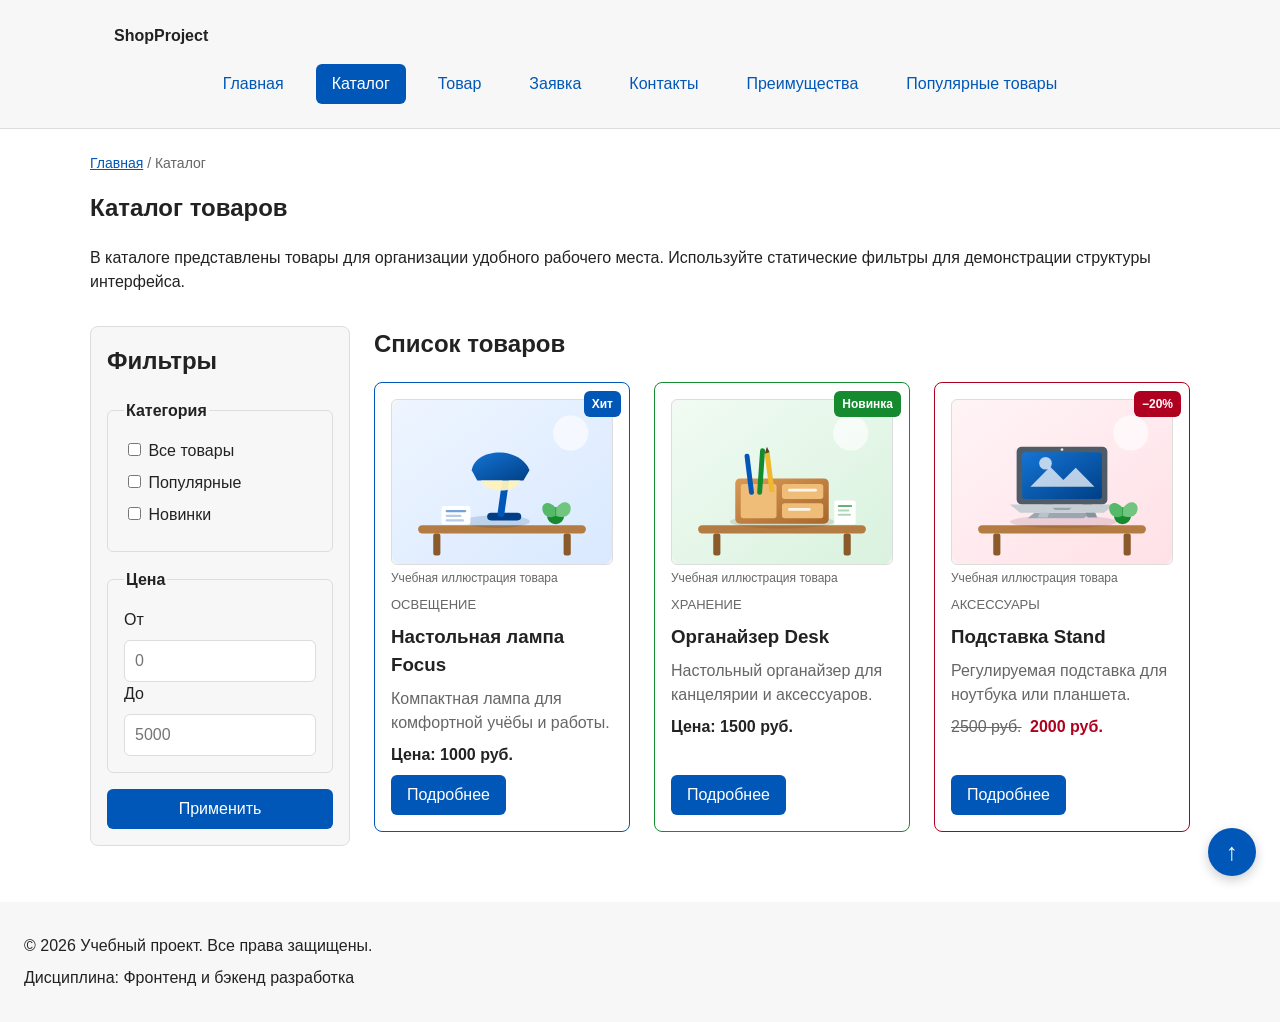
==== commit 00b09af9: "Добавлены иллюстрации товаров" ====
--- a/catalog.html
+++ b/catalog.html
@@ -94,6 +94,10 @@
         <div class="products-grid">
           <article class="product-card product-card--featured">
             <span class="product-card__badge">Хит</span>
+            <figure class="product-card__media">
+              <img class="product-card__image" src="images/focus-lamp.svg" alt="Синяя настольная лампа Focus" width="800" height="600" loading="lazy">
+              <figcaption class="product-card__caption">Учебная иллюстрация товара</figcaption>
+            </figure>
             <p class="product-card__category">Освещение</p>
             <h3 class="product-card__title">Настольная лампа Focus</h3>
             <p class="product-card__description">Компактная лампа для комфортной учёбы и работы.</p>
@@ -103,6 +107,10 @@
 
           <article class="product-card product-card--new">
             <span class="product-card__badge product-card__badge--new">Новинка</span>
+            <figure class="product-card__media">
+              <img class="product-card__image" src="images/desk-organizer.svg" alt="Деревянный настольный органайзер Desk" width="800" height="600" loading="lazy">
+              <figcaption class="product-card__caption">Учебная иллюстрация товара</figcaption>
+            </figure>
             <p class="product-card__category">Хранение</p>
             <h3 class="product-card__title">Органайзер Desk</h3>
             <p class="product-card__description">Настольный органайзер для канцелярии и аксессуаров.</p>
@@ -112,6 +120,10 @@
 
           <article class="product-card product-card--discount">
             <span class="product-card__badge product-card__badge--discount">−20%</span>
+            <figure class="product-card__media">
+              <img class="product-card__image" src="images/laptop-stand.svg" alt="Ноутбук на регулируемой подставке Stand" width="800" height="600" loading="lazy">
+              <figcaption class="product-card__caption">Учебная иллюстрация товара</figcaption>
+            </figure>
             <p class="product-card__category">Аксессуары</p>
             <h3 class="product-card__title">Подставка Stand</h3>
             <p class="product-card__description">Регулируемая подставка для ноутбука или планшета.</p>
--- a/css/style.css
+++ b/css/style.css
@@ -259,6 +259,27 @@
   border-color: var(--color-danger);
 }
 
+.product-card__media {
+  margin: 0;
+}
+
+.product-card__image {
+  display: block;
+  width: 100%;
+  height: auto;
+  aspect-ratio: 4 / 3;
+  object-fit: cover;
+  border: 1px solid var(--color-border);
+  border-radius: var(--radius-sm);
+  background-color: var(--color-surface);
+}
+
+.product-card__caption {
+  margin-top: var(--space-xs);
+  color: var(--color-muted);
+  font-size: 12px;
+}
+
 .product-card__badge {
   position: absolute;
   top: var(--space-sm);
